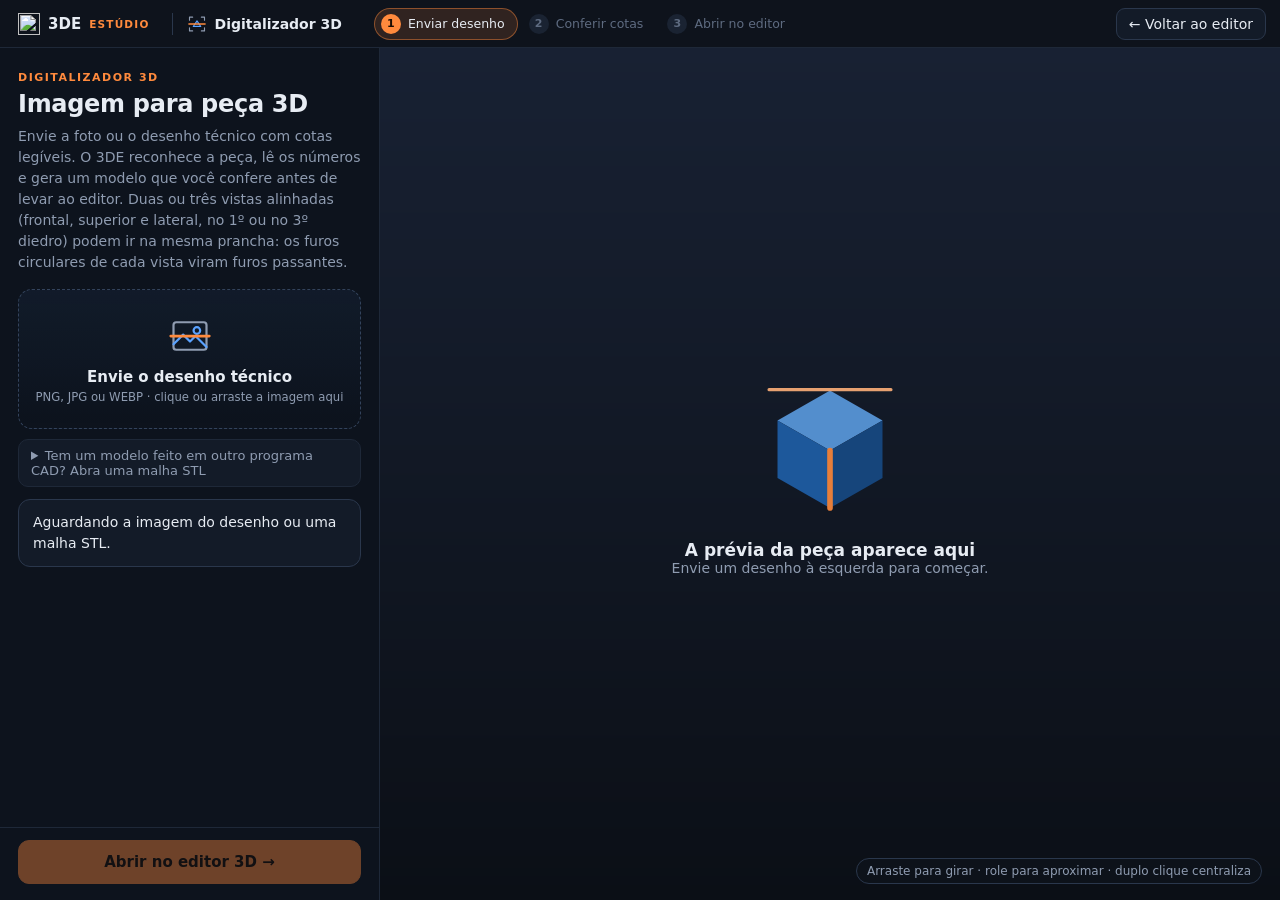
==== drawing_reader.html @ e91bdba8 "3DE: editor CAD no navegador e Digitalizador 3D" ====
<!doctype html>
<html lang="pt-BR">
<head>
<meta charset="utf-8">
<meta name="viewport" content="width=device-width,initial-scale=1">
<title>3DE Estúdio · Digitalizador 3D</title>
<link rel="icon" type="image/svg+xml" href="/editor/logo.svg">
<style>
  /* Digitalizador 3D — mesma identidade do editor: grafite azulado com destaque laranja. */
  :root {
    --bg: #0b0f16; --bar: #0e131c; --panel: #131b28; --panel-2: #172031; --field: #0c1119;
    --line: #1e2838; --line-2: #2a374c; --text: #e7ecf3; --muted: #8f9cb1; --dim: #5e6b80;
    --accent: #ff8a3d; --accent-2: #ffb07a; --accent-soft: rgba(255,138,61,.14);
    --blue: #5aa2ff; --blue-soft: rgba(90,162,255,.14); --warn: #ffb074; --ok: #35c48a;
  }
  * { box-sizing: border-box; }
  html, body { height: 100%; }
  body { margin: 0; background: var(--bg); color: var(--text); font: 14px "Segoe UI Variable Text", "Segoe UI", "Inter", system-ui, sans-serif; overflow: hidden; }
  button, input { font: inherit; color: inherit; }
  a { color: inherit; }
  ::-webkit-scrollbar { width: 10px; } ::-webkit-scrollbar-thumb { background: #243046; border-radius: 10px; border: 3px solid transparent; background-clip: padding-box; }

  /* Barra superior */
  .bar { height: 48px; display: flex; align-items: center; gap: 14px; padding: 0 14px; background: var(--bar); border-bottom: 1px solid var(--line); }
  .brand { display: flex; align-items: center; gap: 8px; text-decoration: none; padding: 4px 8px 4px 4px; border-radius: 8px; }
  .brand:hover { background: #1a2332; }
  .brand img { width: 22px; height: 22px; }
  .brand b { font-size: 15px; }
  .brand small { color: var(--accent); font-weight: 700; font-size: 10.5px; letter-spacing: 1.2px; text-transform: uppercase; }
  .bar .sep { width: 1px; height: 22px; background: var(--line-2); }
  .bar .title { display: flex; align-items: center; gap: 8px; font-weight: 600; }
  .bar .title svg { width: 20px; height: 20px; }
  #steps { display: flex; gap: 4px; margin: 0 0 0 18px; padding: 0; list-style: none; }
  #steps li { display: flex; align-items: center; gap: 7px; padding: 5px 12px 5px 6px; border-radius: 999px; color: var(--dim); font-size: 12.5px; border: 1px solid transparent; }
  #steps li span { width: 20px; height: 20px; display: grid; place-items: center; border-radius: 50%; background: #1a2332; font-size: 11px; font-weight: 700; }
  #steps li.active { color: var(--text); border-color: rgba(255,138,61,.45); background: var(--accent-soft); }
  #steps li.active span { background: var(--accent); color: #1a0d03; }
  #steps li.done { color: var(--muted); }
  #steps li.done span { background: var(--ok); color: #04160d; }
  .grow { flex: 1; }
  .back { text-decoration: none; padding: 7px 12px; border: 1px solid var(--line-2); border-radius: 9px; background: var(--panel); }
  .back:hover { border-color: var(--accent); }

  main { display: grid; grid-template-columns: 380px 1fr; height: calc(100vh - 48px); }
  aside { display: flex; flex-direction: column; border-right: 1px solid var(--line); background: #0d131d; min-height: 0; }
  .scroll { flex: 1; overflow: auto; padding: 20px 18px 10px; }
  .kicker { color: var(--accent); font-weight: 700; font-size: 11px; letter-spacing: 1.5px; text-transform: uppercase; }
  h1 { font-size: 24px; margin: 6px 0 8px; letter-spacing: -.3px; }
  h2 { font-size: 13px; margin: 0 0 6px; color: var(--accent-2); text-transform: uppercase; letter-spacing: .8px; }
  p { color: var(--muted); line-height: 1.5; margin: 6px 0; }

  /* Áreas de envio (aceitam clique e arrastar e soltar) */
  .box { position: relative; display: flex; flex-direction: column; align-items: center; text-align: center; gap: 4px; margin: 16px 0 10px; padding: 24px 16px;
    border: 1.5px dashed #33435c; border-radius: 14px; cursor: pointer; background: linear-gradient(180deg, rgba(90,162,255,.06), transparent); transition: border-color .15s, background .15s; }
  .box:hover, .box.dragover { border-color: var(--accent); background: var(--accent-soft); }
  .box svg { width: 44px; height: 44px; margin-bottom: 6px; }
  .box b { font-size: 15px; }
  .box small { color: var(--muted); }
  .box input[type=file] { position: absolute; inset: 0; opacity: 0; cursor: pointer; }
  .box.small { padding: 14px; margin: 8px 0 0; }
  .box.small svg { width: 28px; height: 28px; margin: 0; }
  details.alt { margin: 4px 0 12px; border: 1px solid var(--line); border-radius: 10px; padding: 8px 12px; background: var(--panel); }
  details.alt summary { cursor: pointer; color: var(--muted); font-size: 13px; }
  details.alt[open] summary { color: var(--text); }

  .card { border: 1px solid var(--line-2); border-radius: 12px; padding: 12px 14px; margin: 10px 0; background: var(--panel); }
  #status { margin: 0; color: var(--text); min-height: 20px; }
  #ocrPanel { display: none; }
  #ocrPanel strong { display: block; margin-bottom: 2px; color: var(--blue); font-size: 12px; text-transform: uppercase; letter-spacing: .8px; }
  #measurements { display: none; }

  /* Campos de cotas */
  label.dim { display: grid; grid-template-columns: 1fr 96px; align-items: center; gap: 4px 10px; margin: 0; padding: 8px 0; border-bottom: 1px solid var(--line); }
  label.dim:last-child { border-bottom: 0; }
  label.dim small { grid-column: 1 / -1; color: #7f8ea6; font-size: 11.5px; }
  label.dim.unread small { color: var(--warn); }
  label.dim.candidate small { color: var(--ok); }
  input[type=number] { background: var(--field); color: var(--text); border: 1px solid var(--line-2); border-radius: 7px; padding: 6px 8px; width: 96px; text-align: right; }
  input[type=number]:focus { outline: none; border-color: var(--accent); }
  input[type=number]:invalid { border-color: #d66; }
  #uncertainty { color: var(--warn); }

  button { background: var(--panel-2); color: var(--text); border: 1px solid var(--line-2); border-radius: 9px; padding: 9px 14px; cursor: pointer; }
  button:hover:not(:disabled) { border-color: var(--accent); }
  button:disabled { opacity: .4; cursor: default; }
  button:focus-visible, input:focus-visible, .box:focus-within { outline: 2px solid var(--accent); outline-offset: 2px; }
  .row { display: flex; gap: 8px; margin-top: 10px; }
  .send-wrap { padding: 12px 18px 16px; border-top: 1px solid var(--line); background: #0d131d; }
  #send { width: 100%; padding: 12px; font-weight: 700; font-size: 15px; background: var(--accent); border-color: var(--accent); color: #1a0d03; border-radius: 11px; }
  #send:hover:not(:disabled) { background: var(--accent-2); }

  /* Barra de progresso */
  #task { display: none; margin-top: 10px; color: var(--muted); font-size: 12.5px; }
  #task progress { display: block; width: 100%; height: 6px; margin: 6px 0; accent-color: var(--accent); }

  /* Seleção manual da vista principal */
  #crop { display: none; max-width: 100%; border: 1px solid var(--line-2); border-radius: 8px; cursor: crosshair; touch-action: none; margin-top: 10px; }
  #cropActions { display: none; }
  #cropActions button { margin-top: 8px; width: 100%; }

  /* Área de visualização: imagem/esboço à esquerda e peça 3D à direita */
  #stage { position: relative; min-height: 400px; overflow: hidden; }
  #view { width: 100%; height: 100%; display: block; cursor: grab; touch-action: none; }
  #view:active { cursor: grabbing; }
  #tip { position: absolute; bottom: 16px; right: 18px; color: var(--muted); pointer-events: none; font-size: 12px; background: rgba(14,19,28,.85); border: 1px solid var(--line-2); padding: 5px 10px; border-radius: 999px; }
  #emptyHint { position: absolute; inset: 0; display: grid; place-items: center; pointer-events: none; text-align: center; color: var(--muted); }
  #emptyHint svg { width: 150px; height: 150px; opacity: .9; animation: float 5s ease-in-out infinite; }
  #emptyHint .scan { animation: scan 3.2s ease-in-out infinite; transform-box: view-box; }
  #emptyHint b { display: block; color: var(--text); font-size: 17px; margin-top: 14px; }
  @keyframes float { 50% { transform: translateY(-6px); } }
  @keyframes scan { 0%, 10% { opacity: 0; transform: translateY(0); } 25%, 70% { opacity: .9; } 85%, 100% { opacity: 0; transform: translateY(96px); } }
  #sourcePanel { display: none; position: absolute; left: 0; top: 0; width: 42%; height: 100%; border-right: 1px solid var(--line); background: #0f1520; }
  #sourcePanel img, #sketchCanvas { width: calc(100% - 20px); height: calc(100% - 68px); margin: 10px; object-fit: contain; background: #fff; border-radius: 8px; }
  #sketchCanvas { display: none; }
  #sourceTabs { display: flex; gap: 4px; padding: 8px 10px; height: 48px; border-bottom: 1px solid var(--line); }
  #sourceTabs button { padding: 4px 14px; border-radius: 999px; font-size: 12.5px; }
  #sourceTabs button[aria-pressed=true] { background: var(--accent-soft); border-color: var(--accent); color: var(--accent-2); }
  #stage.has-image #sourcePanel { display: block; }
  #stage.has-image #view { width: 58%; margin-left: 42%; }
  #stage.has-image #emptyHint { left: 42%; }

  /* Telas estreitas: painel em cima, visualização embaixo */
  @media (max-width: 820px) {
    body { overflow: auto; }
    #steps { display: none; }
    main { grid-template-columns: 1fr; height: auto; }
    aside { border-right: 0; border-bottom: 1px solid var(--line); }
    #stage { height: 70vh; }
    #stage.has-image #sourcePanel { position: relative; width: 100%; height: 45%; border-right: 0; border-bottom: 1px solid var(--line); }
    #stage.has-image #view { width: 100%; height: 55%; margin-left: 0; }
  }
</style>
</head>
<body>
<header class="bar">
  <a class="brand" href="/" title="Voltar ao editor"><img src="/editor/logo.svg" alt=""><b>3DE</b><small>Estúdio</small></a>
  <span class="sep"></span>
  <span class="title">
    <svg viewBox="0 0 32 32" fill="none" stroke-linecap="round" stroke-linejoin="round" stroke-width="1.8" aria-hidden="true">
      <path d="M4 10V5h5M23 5h5v5M28 22v5h-5M9 27H4v-5" stroke="#8f9cb1"/><path d="M10 20l6-9 6 9z" fill="rgba(90,162,255,.22)" stroke="#5aa2ff"/><path d="M3 16h26" stroke="#ff8a3d" stroke-width="2.2"/>
    </svg>
    Digitalizador 3D
  </span>
  <ol id="steps" aria-label="Etapas">
    <li class="active" data-step="1"><span>1</span>Enviar desenho</li>
    <li data-step="2"><span>2</span>Conferir cotas</li>
    <li data-step="3"><span>3</span>Abrir no editor</li>
  </ol>
  <span class="grow"></span>
  <a class="back" href="/">← Voltar ao editor</a>
</header>
<main>
  <aside>
    <div class="scroll">
      <span class="kicker">Digitalizador 3D</span>
      <h1>Imagem para peça 3D</h1>
      <p>Envie a foto ou o desenho técnico com cotas legíveis. O 3DE reconhece a peça, lê os números e gera um modelo que você confere antes de levar ao editor. Duas ou três vistas alinhadas (frontal, superior e lateral, no 1º ou no 3º diedro) podem ir na mesma prancha: os furos circulares de cada vista viram furos passantes.</p>
      <label class="box">
        <svg viewBox="0 0 32 32" fill="none" stroke-linecap="round" stroke-linejoin="round" stroke-width="1.6" aria-hidden="true">
          <rect x="4" y="6" width="24" height="20" rx="2" stroke="#8f9cb1"/><path d="M4 22l7-7 5 5 4-4 8 8" stroke="#5aa2ff"/><circle cx="21" cy="12" r="2.4" stroke="#5aa2ff"/><path d="M2 16h28" stroke="#ff8a3d" stroke-width="2"/>
        </svg>
        <b>Envie o desenho técnico</b>
        <small>PNG, JPG ou WEBP · clique ou arraste a imagem aqui</small>
        <input id="file" type="file" accept="image/png,image/jpeg,image/webp" aria-label="Selecionar desenho">
      </label>
      <details class="alt">
        <summary>Tem um modelo feito em outro programa CAD? Abra uma malha STL</summary>
        <label class="box small">
          <svg viewBox="0 0 32 32" fill="none" stroke-linecap="round" stroke-linejoin="round" stroke-width="1.6" aria-hidden="true"><path d="M16 4 27 10v12L16 28 5 22V10z" stroke="#8f9cb1"/><path d="M16 9V2M13 5l3-3 3 3" stroke="#ff8a3d"/></svg>
          <small>Exporte como STL e solte o arquivo aqui</small>
          <input id="cadfile" type="file" accept=".stl,model/stl" aria-label="Abrir malha STL">
        </label>
      </details>

      <div class="card">
        <p id="status" role="status" aria-live="polite">Aguardando a imagem do desenho ou uma malha STL.</p>
        <div id="task" role="status" aria-live="polite">
          <span id="taskLabel"></span>
          <progress id="taskBar"></progress>
          <small id="taskElapsed"></small>
        </div>
      </div>
      <div id="ocrPanel" class="card" aria-live="polite"><strong>Cotas detectadas</strong><p id="ocrSummary"></p></div>

      <canvas id="crop" aria-label="Selecione a vista principal arrastando sobre a imagem"></canvas>
      <div id="cropActions"><button id="cropButton" disabled>Ler só a área selecionada</button></div>

      <section id="measurements" class="card">
        <h2 id="modelTitle">Cotas em milímetros</h2>
        <form id="fields" onsubmit="return false"></form>
        <p id="uncertainty"></p>
        <p id="reviewNote">Confira sobretudo furos, diâmetro interno e alturas antes de fabricar.</p>
        <div class="row"><button id="update">Atualizar modelo</button><button id="download">Baixar STL</button></div>
      </section>
    </div>
    <div class="send-wrap"><button id="send" disabled>Abrir no editor 3D →</button></div>
  </aside>

  <div id="stage">
    <div id="sourcePanel">
      <div id="sourceTabs">
        <button id="showImage" aria-pressed="true">Imagem</button>
        <button id="showSketch" aria-pressed="false" disabled>Esboço reconhecido</button>
      </div>
      <img id="sourcePhoto" alt="Desenho técnico enviado">
      <canvas id="sketchCanvas" width="600" height="600" aria-label="Esboço reconhecido"></canvas>
    </div>
    <canvas id="view" aria-label="Prévia 3D da peça"></canvas>
    <div id="emptyHint">
      <div>
        <svg viewBox="0 0 120 120" aria-hidden="true">
          <path d="M60 14 102 38 60 62 18 38z" fill="#5b9be0"/><path d="M18 38 60 62v46L18 84z" fill="#1f5fa8"/><path d="M60 62 102 38v46l-42 24z" fill="#174a85"/>
          <path d="M60 62v46" stroke="#ff8a3d" stroke-width="4.5" stroke-linecap="round"/><rect class="scan" x="10" y="12" width="100" height="2.5" rx="1.2" fill="#ffb07a"/>
        </svg>
        <b>A prévia da peça aparece aqui</b>
        <span>Envie um desenho à esquerda para começar.</span>
      </div>
    </div>
    <span id="tip">Arraste para girar · role para aproximar · duplo clique centraliza</span>
  </div>
</main>

<script src="/stl-reader.js"></script>
<script>
"use strict";

/* =========================================================================
   Referências aos elementos da página
   ========================================================================= */
const $ = selector => document.querySelector(selector);
const ui = {
  file: $('#file'), cadFile: $('#cadfile'), status: $('#status'),
  fields: $('#fields'), section: $('#measurements'), send: $('#send'),
  modelTitle: $('#modelTitle'), uncertainty: $('#uncertainty'), reviewNote: $('#reviewNote'),
  ocrPanel: $('#ocrPanel'), ocrSummary: $('#ocrSummary'),
  task: $('#task'), taskLabel: $('#taskLabel'), taskBar: $('#taskBar'), taskElapsed: $('#taskElapsed'),
  crop: $('#crop'), cropActions: $('#cropActions'), cropButton: $('#cropButton'),
  stage: $('#stage'), sourcePhoto: $('#sourcePhoto'),
  sketch: $('#sketchCanvas'), showImage: $('#showImage'), showSketch: $('#showSketch'),
  view: $('#view'),
};
const ctx = ui.view.getContext('2d');
const cropCtx = ui.crop.getContext('2d');
const sketchCtx = ui.sketch.getContext('2d');

/* =========================================================================
   Estado da página
   ========================================================================= */
const state = {
  kind: 'bracket',          // tipo de peça reconhecida (define o modelo gerado)
  dims: {},                 // cotas iniciais vindas do servidor
  geometry: null,           // contornos normalizados (duas vistas, perfil 2D…)
  currentStl: null,         // STL binário exibido na prévia
  currentProjectUrl: null,  // projeto .3de já criado para o editor
  sourceName: 'peca-3de',   // nome do arquivo enviado, usado nos downloads
  imageStarted: 0,          // instante em que a leitura começou
  sourceImage: null,        // imagem decodificada para o recorte
  sourcePhotoUrl: null,
  cropStart: null,
  cropRect: null,
};

/* Câmera da prévia 3D */
const camera = { rx: .55, rz: -.6, zoom: 1, drag: null };
const DEFAULT_CAMERA = { rx: .55, rz: -.6, zoom: 1 };
let mesh = { triangles: [], min: [-50, -50, 0], max: [50, 50, 50], center: [0, 0, 25] };

/* =========================================================================
   Nomes das cotas exibidos ao usuário
   ========================================================================= */
const DIMENSION_NAMES = {
  arm_height: 'Altura dos braços', arm_span: 'Raio dos braços',
  base_diameter: 'Diâmetro da base', base_height: 'Altura da base',
  base_length: 'Comprimento da base', base_width: 'Largura da base',
  block_depth: 'Profundidade do bloco', block_height: 'Altura do bloco', block_length: 'Comprimento do bloco',
  body_diameter: 'Diâmetro do corpo',
  bore_diameter: 'Diâmetro do furo central', bore_x: 'Posição X do furo', bore_y: 'Posição Y do furo',
  boss_diameter: 'Diâmetro do cubo superior', boss_height: 'Altura total do cubo acima da ponte',
  boss_length: 'Comprimento do ressalto', boss_width: 'Largura do ressalto',
  bottom_thickness: 'Espessura da base',
  bridge_height: 'Altura da ponte central', bridge_width: 'Largura da ponte central',
  bulge_diameter: 'Diâmetro do ressalto arredondado', bulge_height: 'Altura do ressalto arredondado',
  cavity_depth: 'Profundidade da cavidade', center_diameter: 'Diâmetro central',
  depth: 'Profundidade', end_diameter: 'Diâmetro das pontas', end_length: 'Comprimento de cada ponta',
  flange_diameter: 'Diâmetro do ressalto inferior', flange_height: 'Altura do ressalto inferior',
  foot_notch_radius: 'Raio do entalhe da base', height: 'Altura',
  hole_diameter: 'Diâmetro do furo', hole_radius: 'Raio dos furos',
  hub_bore_radius: 'Raio do furo central', hub_radius: 'Raio do cubo',
  inner_diameter: 'Diâmetro interno', left_boss_length: 'Comprimento do bloco esquerdo',
  lower_hole_diameter: 'Diâmetro do furo inferior', lower_spacing: 'Distância entre furos inferiores',
  middle_diameter: 'Diâmetro intermediário', middle_height: 'Altura intermediária',
  middle_ring_diameter: 'Diâmetro do anel central',
  mount_hole_diameter: 'Diâmetro dos furos de fixação',
  mount_hole_x: 'Distância horizontal do centro aos furos', mount_hole_y: 'Distância vertical do centro aos furos',
  notch_height: 'Altura do recorte', notch_width: 'Largura da abertura inferior',
  outer_diameter: 'Diâmetro externo',
  plate_height: 'Espessura da base', plate_length: 'Comprimento da base', plate_width: 'Largura da base',
  profile_height: 'Altura do perfil 2D', profile_thickness: 'Espessura da extrusão', profile_width: 'Largura do perfil 2D',
  rib_height: 'Altura das nervuras', rib_width: 'Espessura das nervuras',
  right_boss_length: 'Comprimento do bloco direito',
  shaft_length: 'Comprimento total do eixo', shoulder_diameter: 'Diâmetro dos ombros',
  shoulder_length: 'Comprimento de cada ombro', slot_width: 'Largura da abertura',
  stem_diameter: 'Diâmetro da haste', thickness: 'Espessura', top_depth: 'Profundidade da aba superior',
  top_diameter: 'Diâmetro superior', top_height: 'Altura dos blocos superiores',
  top_length: 'Comprimento superior', top_thickness: 'Espessura da aba superior',
  total_height: 'Altura total', upper_hole_diameter: 'Diâmetro do furo superior',
  upper_ring_diameter: 'Diâmetro do anel superior',
  view_depth: 'Profundidade da peça', view_height: 'Altura da peça', view_width: 'Largura da peça',
  wall_thickness: 'Espessura da parede', width: 'Largura',
};

function labelFor(key) {
  if (state.kind === 'apostila1' && key === 'boss_height') return 'Altura do ressalto';
  const hole = key.match(/^hole_(\d+)_(x|y|diameter)$/);
  if (hole) {
    const part = { x: 'posição X', y: 'posição Y', diameter: 'diâmetro' }[hole[2]];
    return `Furo ${hole[1]} · ${part}`;
  }
  return DIMENSION_NAMES[key] || key;
}

/* =========================================================================
   Utilitários
   ========================================================================= */
const seconds = since => ((performance.now() - since) / 1000).toFixed(1);
const formatCount = n => n.toLocaleString('pt-BR');
const baseName = filename => filename.replace(/\.[^.]+$/, '');

function setStatus(message) { ui.status.textContent = message; }

/** Etapas na barra superior: 1 enviar, 2 conferir, 3 abrir no editor. */
function setStep(step) {
  for (const item of document.querySelectorAll('#steps li')) {
    const n = Number(item.dataset.step);
    item.classList.toggle('active', n === step);
    item.classList.toggle('done', n < step);
  }
}

/** Lê uma resposta JSON mesmo quando o servidor devolve HTML de erro. */
async function readJson(response) {
  const text = await response.text();
  try {
    return JSON.parse(text);
  } catch {
    throw Error(response.ok ? 'Resposta inválida do servidor.' : `Erro ${response.status} no servidor.`);
  }
}

/** Baixa um ArrayBuffer como arquivo. */
function saveFile(data, filename, type) {
  const link = document.createElement('a');
  link.href = URL.createObjectURL(new Blob([data], { type }));
  link.download = filename;
  link.click();
  setTimeout(() => URL.revokeObjectURL(link.href), 30000);
}

/* =========================================================================
   Barra de progresso com tempo decorrido
   ========================================================================= */
let progressTimer = null, progressStarted = 0;

function updateElapsed() {
  ui.taskElapsed.textContent = `Tempo decorrido: ${Math.round((performance.now() - progressStarted) / 1000)} s`;
}

function progress(label, percent) {
  ui.task.style.display = 'block';
  if (!progressTimer) {
    progressStarted = performance.now();
    progressTimer = setInterval(updateElapsed, 300);
  }
  ui.taskLabel.textContent = label;
  updateElapsed();
  if (percent === undefined) {
    ui.taskBar.removeAttribute('value');  // barra indeterminada
  } else {
    ui.taskBar.max = 100;
    ui.taskBar.value = percent;
  }
}

function finishProgress() {
  clearInterval(progressTimer);
  progressTimer = null;
  ui.task.style.display = 'none';
}

/* =========================================================================
   Abas Imagem / Esboço
   ========================================================================= */
function showSourceTab(sketch) {
  ui.sourcePhoto.style.display = sketch ? 'none' : 'block';
  ui.sketch.style.display = sketch ? 'block' : 'none';
  ui.showImage.setAttribute('aria-pressed', String(!sketch));
  ui.showSketch.setAttribute('aria-pressed', String(sketch));
}
ui.showImage.onclick = () => showSourceTab(false);
ui.showSketch.onclick = () => showSourceTab(true);

/* =========================================================================
   Leitura do desenho
   ========================================================================= */
function showOcr(out) {
  const readings = out.ocr_readings || [];
  ui.ocrPanel.style.display = 'block';
  ui.ocrSummary.textContent = (out.ocr_message || '') +
    (readings.length ? ' Números encontrados: ' + readings.map(item => item.display || item.text).join(', ') + '.' : '');
}

async function handleDrawing(selected) {
  state.sourceName = baseName(selected.name) || 'peca-3de';
  state.imageStarted = performance.now();
  progress('Preparando imagem');
  await prepareCrop(selected);
  await readImage(selected);
}
ui.file.onchange = () => ui.file.files[0] && handleDrawing(ui.file.files[0]);

/** Envia a imagem ao servidor e monta o formulário de cotas. */
async function readImage(blob) {
  state.currentStl = null;
  state.currentProjectUrl = null;
  ui.send.disabled = true;
  setStatus('Lendo o desenho…');
  progress('Enviando e analisando o desenho');
  const form = new FormData();
  form.append('drawing', blob, 'desenho.png');
  try {
    const response = await fetch('/api/ler-desenho', { method: 'POST', body: form });
    const out = await readJson(response);
    if (!response.ok) throw Error(out.error || 'Não foi possível ler a imagem.');
    showOcr(out);
    if (!out.recognized) {
      ui.section.style.display = 'none';
      finishProgress();
      setStatus((out.ocr_readings?.length
        ? 'Consegui ler algumas cotas, mas ainda não consegui reconstruir a peça com segurança a partir desta vista. '
        : '') + (out.message || out.error) +
        ' Você pode selecionar só a vista principal na imagem abaixo para tentar novamente.');
      return;
    }
    state.kind = out.kind || 'bracket';
    state.geometry = out.geometry || null;
    state.dims = out.dimensions;
    ui.modelTitle.textContent = (out.name || 'Peça') + ' · cotas em milímetros';
    ui.reviewNote.textContent = state.kind === 'apostila1'
      ? 'Modelo aproximado e editável. Confira cada cota e a geometria antes de usar.'
      : 'Confira sobretudo furos, diâmetro interno e alturas antes de fabricar.';
    drawSketch();
    buildFields(out.dimension_status || {});
    ui.uncertainty.textContent = out.uncertain?.length
      ? 'Confira as medidas sem cota explícita: ' + out.uncertain.join('; ') + '.'
      : '';
    ui.section.style.display = 'block';
    setStatus(out.message);
    finishProgress();
    await update();
  } catch (error) {
    finishProgress();
    setStatus('Não foi possível ler a imagem: ' + error.message);
  }
}

/** Cria um campo numérico por cota, com o aviso de leitura do OCR. */
function buildFields(statuses) {
  ui.fields.replaceChildren();
  for (const [key, value] of Object.entries(state.dims)) {
    const row = document.createElement('label');
    row.className = 'dim';
    row.textContent = labelFor(key);
    const input = document.createElement('input');
    input.type = 'number';
    input.min = key.endsWith('_x') || key.endsWith('_y') ? '-250' : key === 'bore_diameter' ? '0' : '.1';
    input.max = '500';
    input.step = '.1';
    input.value = value;
    input.dataset.key = key;
    // Enter em um campo atualiza a prévia.
    input.addEventListener('keydown', event => { if (event.key === 'Enter') update(); });
    row.append(input);
    const status = statuses[key];
    if (status) {
      row.classList.add(status.state);
      const note = document.createElement('small');
      note.textContent = status.message;
      row.append(note);
    }
    ui.fields.append(row);
  }
}

/* =========================================================================
   Recorte manual da vista principal
   ========================================================================= */
async function prepareCrop(blob) {
  try {
    state.sourceImage = await createImageBitmap(blob);
    if (state.sourcePhotoUrl) URL.revokeObjectURL(state.sourcePhotoUrl);
    state.sourcePhotoUrl = URL.createObjectURL(blob);
    ui.sourcePhoto.src = state.sourcePhotoUrl;
    showSourceTab(false);
    ui.showSketch.disabled = true;
    ui.stage.classList.add('has-image');
    ui.crop.width = 300;
    ui.crop.height = Math.round(300 * state.sourceImage.height / state.sourceImage.width);
    ui.crop.style.display = 'block';
    ui.cropActions.style.display = 'block';
    state.cropRect = null;
    ui.cropButton.disabled = true;
    drawCrop();
    scheduleRender();
  } catch {
    state.sourceImage = null;
    ui.crop.style.display = 'none';
    ui.cropActions.style.display = 'none';
  }
}

function drawCrop() {
  if (!state.sourceImage) return;
  // Fundo branco: imagens com transparência (PNG exportado de SVG) ficam visíveis.
  cropCtx.fillStyle = '#fff';
  cropCtx.fillRect(0, 0, ui.crop.width, ui.crop.height);
  cropCtx.drawImage(state.sourceImage, 0, 0, ui.crop.width, ui.crop.height);
  if (state.cropRect) {
    const [x, y, w, h] = state.cropRect;
    cropCtx.fillStyle = 'rgba(50,120,220,.18)';
    cropCtx.fillRect(x, y, w, h);
    cropCtx.strokeStyle = '#64b0ff';
    cropCtx.lineWidth = 2;
    cropCtx.strokeRect(x, y, w, h);
  }
}

function cropPoint(event) {
  const box = ui.crop.getBoundingClientRect();
  const clamp = (v, max) => Math.max(0, Math.min(max, v));
  return [
    clamp((event.clientX - box.left) * ui.crop.width / box.width, ui.crop.width),
    clamp((event.clientY - box.top) * ui.crop.height / box.height, ui.crop.height),
  ];
}

ui.crop.onpointerdown = event => {
  state.cropStart = cropPoint(event);
  ui.crop.setPointerCapture(event.pointerId);
};
ui.crop.onpointermove = event => {
  if (!state.cropStart) return;
  const [x0, y0] = state.cropStart, [x1, y1] = cropPoint(event);
  state.cropRect = [Math.min(x0, x1), Math.min(y0, y1), Math.abs(x1 - x0), Math.abs(y1 - y0)];
  ui.cropButton.disabled = state.cropRect[2] < 35 || state.cropRect[3] < 35;
  drawCrop();
};
ui.crop.onpointerup = ui.crop.onpointercancel = () => { state.cropStart = null; };

ui.cropButton.onclick = async () => {
  if (!state.sourceImage || !state.cropRect) return;
  const [x, y, w, h] = state.cropRect;
  const ratio = state.sourceImage.width / ui.crop.width;
  const output = document.createElement('canvas');
  output.width = Math.round(w * ratio);
  output.height = Math.round(h * ratio);
  const outCtx = output.getContext('2d');
  outCtx.fillStyle = '#fff';
  outCtx.fillRect(0, 0, output.width, output.height);
  outCtx.drawImage(state.sourceImage, x * ratio, y * ratio, w * ratio, h * ratio, 0, 0, output.width, output.height);
  const blob = await new Promise(resolve => output.toBlob(resolve, 'image/png'));
  if (blob) {
    state.imageStarted = performance.now();
    await readImage(blob);
  }
};

/* =========================================================================
   Esboço 2D do que foi reconhecido
   ========================================================================= */
function drawSketch() {
  const c = sketchCtx, dims = state.dims, geometry = state.geometry;
  c.fillStyle = '#fafafa';
  c.fillRect(0, 0, 600, 600);
  c.strokeStyle = '#252c32';
  c.lineWidth = 3;
  c.lineJoin = 'round';
  c.fillStyle = '#252c32';
  c.font = '22px system-ui';

  const outline = (points, cx, cy, sx, sy) => {
    if (!Array.isArray(points) || points.length < 3) return;
    c.beginPath();
    points.forEach(([x, y], i) => (i ? c.lineTo : c.moveTo).call(c, cx + x * sx, cy - y * sy));
    c.closePath();
    c.stroke();
  };
  const circle = (x, y, r) => { c.beginPath(); c.arc(x, y, r, 0, Math.PI * 2); c.stroke(); };

  if (state.kind === 'two_views' && geometry) {
    // Vistas na posição do desenho: frontal, superior abaixo e lateral ao lado.
    const W = dims.view_width || 100, H = dims.view_height || 50, D = dims.view_depth || 50;
    const hasSide = !!geometry.side, hasTop = !!geometry.top;
    const k = Math.min(480 / (W + (hasSide ? D + 30 : 0)), 470 / (H + (hasTop ? D + 30 : 0)));
    const fx = 60 + (W * k) / 2, fy = 70 + (H * k) / 2;
    const view = (pts, holes, cx, cy, w, h, label) => {
      c.fillText(label, cx - w / 2, cy - h / 2 - 12);
      outline(pts, cx, cy, w, h);
      c.save(); c.strokeStyle = '#c0471a';
      for (const hole of holes || []) outline(hole, cx, cy, w, h);
      c.restore();
    };
    c.font = '18px system-ui';
    view(geometry.front, geometry.front_holes, fx, fy, W * k, H * k, 'Frontal');
    if (hasTop) view(geometry.top, geometry.top_holes, fx, fy + (H * k) / 2 + 30 + (D * k) / 2, W * k, D * k, 'Superior');
    if (hasSide) view(geometry.side, geometry.side_holes, fx + (W * k) / 2 + 30 + (D * k) / 2, fy, D * k, H * k, 'Lateral');
  } else if (state.kind === 'profile2d' && geometry) {
    c.fillText('Perfil reconhecido', 48, 36);
    outline(geometry.outer, 300, 315, 460, 460);
    for (const hole of geometry.holes || []) outline(hole, 300, 315, 460, 460);
  } else if (state.kind === 'round') {
    c.fillText('Vista circular', 48, 36);
    const diameter = dims.outer_diameter || 100, radius = 230;
    circle(300, 315, radius);
    if (dims.bore_diameter) circle(300, 315, radius * dims.bore_diameter / diameter);
    for (let i = 1; i <= 12; i++) {
      const size = dims[`hole_${i}_diameter`];
      if (size) circle(300 + 2 * radius * dims[`hole_${i}_x`] / diameter,
                       315 - 2 * radius * dims[`hole_${i}_y`] / diameter,
                       radius * size / diameter);
    }
  } else if (state.kind === 'stepped_shaft') {
    c.fillText('Perfil lateral do eixo', 48, 36);
    const total = dims.shaft_length, unit = 460 / total, center = 300;
    const middle = total - 2 * (dims.end_length + dims.shoulder_length);
    const sections = [
      [dims.end_length, dims.end_diameter], [dims.shoulder_length, dims.shoulder_diameter],
      [middle, dims.center_diameter],
      [dims.shoulder_length, dims.shoulder_diameter], [dims.end_length, dims.end_diameter],
    ];
    let x = 70;
    for (const [length, diameter] of sections) {
      const w = length * unit, h = diameter * 2;
      c.strokeRect(x, center - h / 2, w, h);
      x += w;
    }
    c.setLineDash([8, 8]);  // linha de centro
    c.beginPath(); c.moveTo(60, center); c.lineTo(540, center); c.stroke();
    c.setLineDash([]);
  } else if (state.kind === 'exercise32') {
    c.fillText('Vista superior simplificada', 48, 36);
    c.strokeRect(70, 210, 460, 200);
    circle(300, 310, 74);
    for (const x of [125, 475]) for (const y of [260, 360]) circle(x, y, 14);
  } else {
    ui.showSketch.disabled = true;
    return;
  }
  ui.showSketch.disabled = false;
}

/* =========================================================================
   Geração do modelo a partir das cotas
   ========================================================================= */
function values() {
  const result = { kind: state.kind };
  if (state.geometry) result.geometry = state.geometry;
  for (const input of ui.fields.querySelectorAll('input')) result[input.dataset.key] = Number(input.value);
  return result;
}

async function model() {
  const response = await fetch('/api/modelo-stl', {
    method: 'POST',
    headers: { 'Content-Type': 'application/json' },
    body: JSON.stringify(values()),
  });
  if (!response.ok) throw Error((await readJson(response)).error);
  return response.arrayBuffer();
}

async function showStl(data) {
  const result = await parseStl(data, progress);
  mesh = {
    triangles: result.triangles,
    min: result.minimum,
    max: result.maximum,
    center: result.minimum.map((v, i) => (v + result.maximum[i]) / 2),
  };
  state.currentStl = result.data;
  ui.send.disabled = false;
  document.getElementById('emptyHint')?.remove();
  setStep(2);
  scheduleRender();
  return result;
}

let updating = false;
async function update() {
  if (updating) return;  // evita gerar duas prévias ao mesmo tempo
  updating = true;
  progress('Gerando modelo 3D');
  try {
    setStatus('Gerando a peça…');
    const result = await showStl(await model());
    setStatus(`Modelo preliminar pronto (${formatCount(result.count)} triângulos) em ${seconds(state.imageStarted)} s. Confira as cotas antes de fabricar.`);
  } catch (error) {
    setStatus(error.message);
  } finally {
    finishProgress();
    updating = false;
  }
}
$('#update').onclick = update;

$('#download').onclick = async () => {
  try {
    saveFile(await model(), `${state.sourceName || 'mensula-3de'}.stl`, 'model/stl');
  } catch (error) {
    setStatus(error.message);
  }
};

/* =========================================================================
   Abertura de malhas STL (lidas no próprio navegador)
   ========================================================================= */
async function handleCad(selected) {
  const started = performance.now();
  const extension = selected.name.split('.').pop().toLowerCase();
  ui.send.disabled = true;
  state.currentProjectUrl = null;
  progress('Abrindo modelo CAD');
  try {
    ui.stage.classList.remove('has-image');
    ui.section.style.display = 'none';
    ui.ocrPanel.style.display = 'none';
    if (extension !== 'stl') throw Error('Envie uma malha STL. Modelos de outros programas CAD podem ser exportados como STL.');
    if (selected.size > 80_000_000) throw Error('O arquivo deve ter até 80 MB.');
    const result = await showStl(await selected.arrayBuffer());
    state.sourceName = baseName(selected.name);
    setStatus(`${selected.name}: ${formatCount(result.count)} triângulos carregados; ` +
      `${formatCount(result.previewCount)} na prévia. Tempo: ${seconds(started)} s. ` +
      'Envie ao projeto para medir, cortar em seção e exportar no editor.');
  } catch (error) {
    state.currentProjectUrl = null;
    setStatus(error.message);
  } finally {
    finishProgress();
  }
}
ui.cadFile.onchange = event => event.target.files[0] && handleCad(event.target.files[0]);

/* Arrastar e soltar arquivos nas áreas de envio */
for (const [input, handler] of [[ui.file, handleDrawing], [ui.cadFile, handleCad]]) {
  const box = input.closest('.box');
  box.addEventListener('dragover', event => { event.preventDefault(); box.classList.add('dragover'); });
  box.addEventListener('dragleave', () => box.classList.remove('dragover'));
  box.addEventListener('drop', event => {
    event.preventDefault();
    box.classList.remove('dragover');
    const dropped = event.dataTransfer.files[0];
    if (dropped) handler(dropped);
  });
}

/* =========================================================================
   Envio ao editor 3D
   ========================================================================= */
ui.send.onclick = async () => {
  if (!state.currentStl) return;
  if (state.currentProjectUrl) {
    location.href = '/?open=' + encodeURIComponent(state.currentProjectUrl);
    return;
  }
  ui.send.disabled = true;
  setStep(3);
  setStatus('Criando recursos editáveis no projeto…');
  try {
    const name = encodeURIComponent(state.sourceName);
    const editable = ui.section.style.display === 'block';
    // Peça reconhecida -> projeto com recursos editáveis; STL avulso -> malha.
    const response = editable
      ? await fetch('/api/modelo-projeto?name=' + name, {
          method: 'POST', headers: { 'Content-Type': 'application/json' }, body: JSON.stringify(values()),
        })
      : await fetch('/api/transferir-modelo?name=' + name, {
          method: 'POST', headers: { 'Content-Type': 'model/stl' }, body: state.currentStl,
        });
    const result = await readJson(response);
    if (!response.ok) throw Error(result.error || 'Não foi possível transferir a peça.');
    location.href = '/?open=' + encodeURIComponent(result.url);
  } catch (error) {
    setStatus(error.message);
    ui.send.disabled = false;
  }
};

/* =========================================================================
   Prévia 3D: rasterização por software com z-buffer
   ========================================================================= */
/** Gira um vetor pela câmera (rotação em Z e depois em X). */
function rotate([x, y, z]) {
  const ca = Math.cos(camera.rz), sa = Math.sin(camera.rz);
  const cb = Math.cos(camera.rx), sb = Math.sin(camera.rx);
  const xx = x * ca - y * sa, yy = x * sa + y * ca;
  return [xx, yy * cb - z * sb, yy * sb + z * cb];  // [direita, cima, em direção ao observador]
}

function project(p) {
  return rotate([p[0] - mesh.center[0], p[1] - mesh.center[1], p[2] - mesh.center[2]]);
}

// Luz vinda de cima e da esquerda, em coordenadas da câmera.
const LIGHT = (() => { const v = [-.35, .5, .8], n = Math.hypot(...v); return v.map(x => x / n); })();

let renderQueued = false;
/** Agenda um único desenho por quadro (evita travar ao girar a peça). */
function scheduleRender() {
  if (renderQueued) return;
  renderQueued = true;
  requestAnimationFrame(() => { renderQueued = false; render(); });
}

function render() {
  const rect = ui.view.getBoundingClientRect(), quality = .85;
  const width = ui.view.width = Math.max(1, Math.round(rect.width * quality));
  const height = ui.view.height = Math.max(1, Math.round(rect.height * quality));
  const picture = ctx.createImageData(width, height), pixels = picture.data;
  const depth = new Float32Array(width * height).fill(-Infinity);
  // Fundo em degradê azul-grafite (o mesmo clima da área 3D do editor).
  for (let row = 0; row < height; row++) {
    const t = row / height, r = 24 - 13 * t, g = 33 - 18 * t, b = 51 - 29 * t;
    for (let i = row * width * 4, end = i + width * 4; i < end; i += 4) {
      pixels[i] = r; pixels[i + 1] = g; pixels[i + 2] = b; pixels[i + 3] = 255;
    }
  }

  // Escala para a caixa envolvente ocupar ~78% da área visível.
  const corners = [];
  for (const x of [mesh.min[0], mesh.max[0]])
    for (const y of [mesh.min[1], mesh.max[1]])
      for (const z of [mesh.min[2], mesh.max[2]]) corners.push(project([x, y, z]));
  const span = axis => Math.max(1, Math.max(...corners.map(p => p[axis])) - Math.min(...corners.map(p => p[axis])));
  const scale = Math.min(width * .78 / span(0), height * .78 / span(1)) * camera.zoom;
  const cx = width / 2, cy = height / 2;

  for (const triangle of mesh.triangles) {
    const points = triangle.points.map(project);
    const x = points.map(p => cx + p[0] * scale), y = points.map(p => cy - p[1] * scale), z = points.map(p => p[2]);
    const area = (x[1] - x[0]) * (y[2] - y[0]) - (y[1] - y[0]) * (x[2] - x[0]);
    if (Math.abs(area) < .001) continue;
    const left = Math.max(0, Math.floor(Math.min(...x))), right = Math.min(width - 1, Math.ceil(Math.max(...x)));
    const top = Math.max(0, Math.floor(Math.min(...y))), bottom = Math.min(height - 1, Math.ceil(Math.max(...y)));
    if (left > right || top > bottom) continue;  // fora da tela

    // Sombreamento difuso que acompanha a rotação da câmera.
    const n = rotate(triangle.normal);
    const light = .3 + .7 * Math.abs(n[0] * LIGHT[0] + n[1] * LIGHT[1] + n[2] * LIGHT[2]);
    // Cor de aço, como as peças no editor.
    const r = Math.round(182 * light * 1.12), g = Math.round(191 * light * 1.12), b = Math.round(204 * light * 1.12);

    for (let py = top; py <= bottom; py++) {
      for (let px = left; px <= right; px++) {
        // Coordenadas baricêntricas do centro do pixel.
        const a = ((x[1] - px - .5) * (y[2] - py - .5) - (y[1] - py - .5) * (x[2] - px - .5)) / area;
        const bb = ((x[2] - px - .5) * (y[0] - py - .5) - (y[2] - py - .5) * (x[0] - px - .5)) / area;
        const cc = 1 - a - bb;
        if (a < 0 || bb < 0 || cc < 0) continue;
        const index = py * width + px, near = a * z[0] + bb * z[1] + cc * z[2];
        if (near <= depth[index]) continue;  // z-buffer: já há algo mais próximo
        depth[index] = near;
        const color = index * 4;
        pixels[color] = Math.min(255, r); pixels[color + 1] = Math.min(255, g); pixels[color + 2] = Math.min(255, b);
      }
    }
  }
  ctx.putImageData(picture, 0, 0);
}

/* Controles da câmera */
ui.view.onpointerdown = event => {
  camera.drag = [event.clientX, event.clientY];
  ui.view.setPointerCapture(event.pointerId);
};
ui.view.onpointermove = event => {
  if (!camera.drag) return;
  camera.rz += (event.clientX - camera.drag[0]) * .01;
  camera.rx += (event.clientY - camera.drag[1]) * .01;
  camera.drag = [event.clientX, event.clientY];
  scheduleRender();
};
ui.view.onpointerup = ui.view.onpointercancel = () => { camera.drag = null; };
ui.view.addEventListener('wheel', event => {
  event.preventDefault();
  camera.zoom = Math.min(8, Math.max(.2, camera.zoom * Math.exp(-event.deltaY * .0015)));
  scheduleRender();
}, { passive: false });
ui.view.ondblclick = () => { Object.assign(camera, DEFAULT_CAMERA); scheduleRender(); };

new ResizeObserver(scheduleRender).observe(ui.view);
scheduleRender();
</script>
</body>
</html>
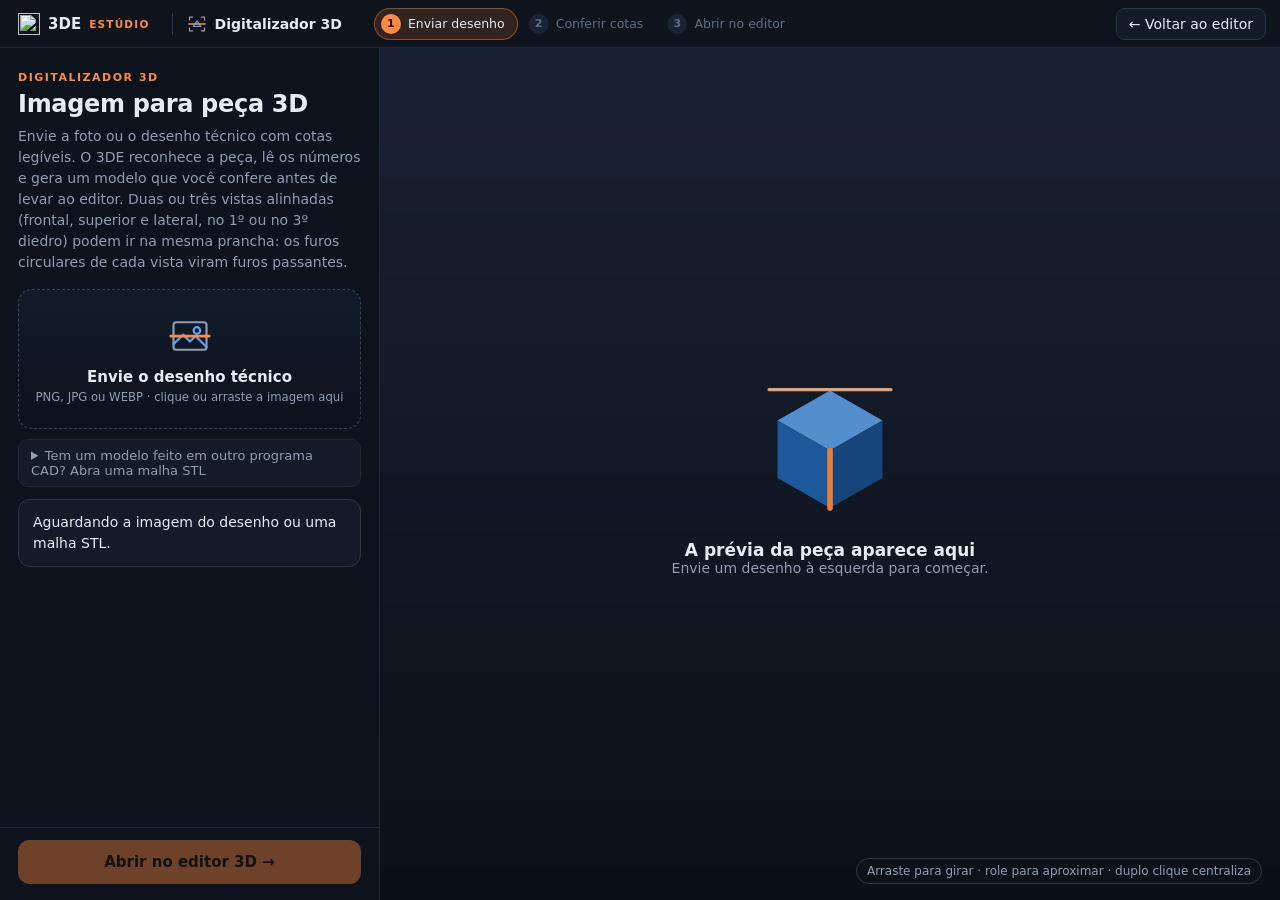
==== commit 8b26dadf: "Leitor de desenhos: nitidez no OCR e marcação de cotas não lidas - OCR realça contraste e bordas qua" ====
--- a/drawing_reader.html
+++ b/drawing_reader.html
@@ -407,6 +407,79 @@
   ui.ocrPanel.style.display = 'block';
   ui.ocrSummary.textContent = (out.ocr_message || '') +
     (readings.length ? ' Números encontrados: ' + readings.map(item => item.display || item.text).join(', ') + '.' : '');
+  showUnreadable(out);
+}
+
+/** Marca com círculo vermelho cada número que o OCR viu e não leu, e abre uma caixa para digitar. */
+function showUnreadable(out) {
+  let box = document.getElementById('ocrManual');
+  if (!box) {
+    box = document.createElement('div');
+    box.id = 'ocrManual';
+    box.style.marginTop = '12px';
+    ui.ocrPanel.append(box);
+  }
+  box.replaceChildren();
+  const marks = out.ocr_unreadable || [];
+  if (!marks.length) return;
+  const title = document.createElement('p');
+  title.textContent = 'Cotas que não consegui ler (marcadas em vermelho). Digite o valor e escolha a qual medida ela pertence:';
+  box.append(title);
+  const keys = Object.keys(out.dimensions || {});
+  if (state.sourceImage) {
+    const canvas = document.createElement('canvas');
+    const scale = Math.min(1, 560 / state.sourceImage.width);
+    canvas.width = Math.round(state.sourceImage.width * scale);
+    canvas.height = Math.round(state.sourceImage.height * scale);
+    canvas.style.maxWidth = '100%';
+    const ctx = canvas.getContext('2d');
+    ctx.fillStyle = '#fff';
+    ctx.fillRect(0, 0, canvas.width, canvas.height);
+    ctx.drawImage(state.sourceImage, 0, 0, canvas.width, canvas.height);
+    ctx.strokeStyle = '#d00';
+    ctx.lineWidth = 3;
+    marks.forEach((mark, index) => {
+      const cx = mark.x * canvas.width, cy = mark.y * canvas.height;
+      ctx.beginPath();
+      ctx.arc(cx, cy, Math.max(14, canvas.width * .025), 0, Math.PI * 2);
+      ctx.stroke();
+      ctx.fillStyle = '#d00';
+      ctx.font = 'bold 14px sans-serif';
+      ctx.fillText(String(index + 1), cx + 16, cy - 12);
+    });
+    box.append(canvas);
+  }
+  marks.forEach((mark, index) => {
+    const row = document.createElement('div');
+    row.className = 'dim';
+    const label = document.createElement('span');
+    label.textContent = (index + 1) + ' · OCR leu "' + mark.text + '"';
+    const number = document.createElement('input');
+    number.type = 'number';
+    number.step = '.1';
+    number.placeholder = 'valor (mm)';
+    const select = document.createElement('select');
+    const none = document.createElement('option');
+    none.value = '';
+    none.textContent = keys.length ? 'Medida correspondente…' : 'Nenhuma medida no modelo';
+    select.append(none);
+    for (const key of keys) {
+      const option = document.createElement('option');
+      option.value = key;
+      option.textContent = labelFor(key);
+      select.append(option);
+    }
+    const apply = () => {
+      const field = ui.fields.querySelector(`input[data-key="${select.value}"]`);
+      if (!field || number.value === '') return;
+      field.value = number.value;
+      update();
+    };
+    number.addEventListener('change', apply);
+    select.addEventListener('change', apply);
+    row.append(label, number, select);
+    box.append(row);
+  });
 }
 
 async function handleDrawing(selected) {
